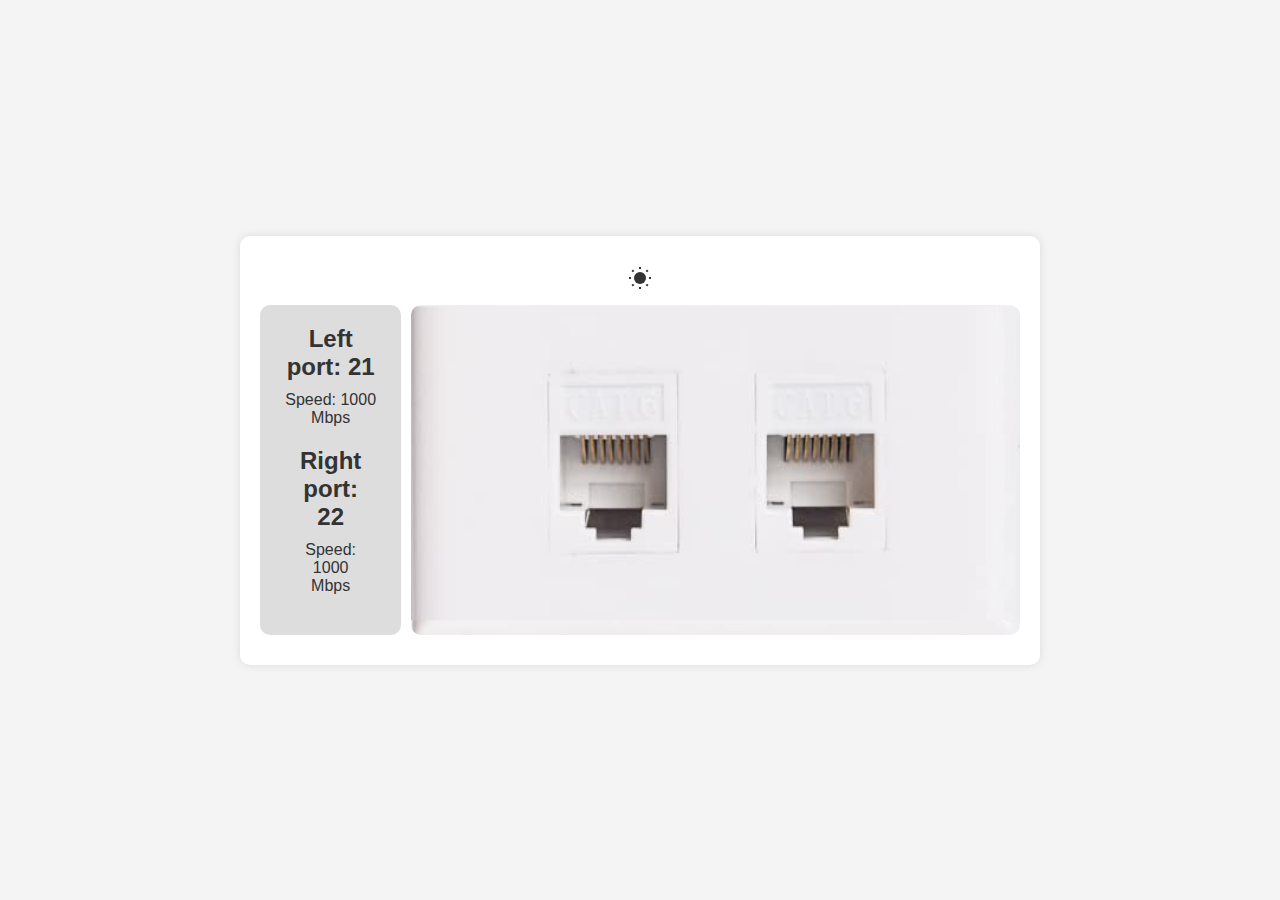
==== Port21And22.html @ 5452581d "Add files via upload" ====
<!DOCTYPE html>
<html lang="en">
<head>
    <meta charset="UTF-8">
    <meta name="viewport" content="width=device-width, initial-scale=1.0">
    <title>My Home Network</title>
    <link rel="stylesheet" href="Style.css">
</head>
<body>
    <div class="container">
        <button class="theme-toggle" id="theme-toggle" title="Toggles light & dark" aria-label="auto" aria-live="polite">
            <svg class="sun-and-moon" aria-hidden="true" width="24" height="24" viewBox="0 0 24 24">
              <mask class="moon" id="moon-mask">
                <rect x="0" y="0" width="100%" height="100%" fill="white" />
                <circle cx="24" cy="10" r="6" fill="black" />
              </mask>
              <circle class="sun" cx="12" cy="12" r="6" mask="url(#moon-mask)" fill="currentColor" />
              <g class="sun-beams" stroke="currentColor">
                <line x1="12" y1="1" x2="12" y2="3" />
                <line x1="12" y1="21" x2="12" y2="23" />
                <line x1="4.22" y1="4.22" x2="5.64" y2="5.64" />
                <line x1="18.36" y1="18.36" x2="19.78" y2="19.78" />
                <line x1="1" y1="12" x2="3" y2="12" />
                <line x1="21" y1="12" x2="23" y2="12" />
                <line x1="4.22" y1="19.78" x2="5.64" y2="18.36" />
                <line x1="18.36" y1="5.64" x2="19.78" y2="4.22" />
               </g>
            </svg>
        </button>

        <div class="columns">
            <div class="column">
                <h2>Left port: 21</h2>
                <p id="left-port-speed">Speed: 1000 Mbps</p>
            <div class="column">
                <h2>Right port: 22</h2>
                <p id="right-port-speed">Speed: 1000 Mbps</p>
            </div>
        </div>
        <img class="images" src="images/RJ45.png" alt="RJ45 Connector">
    </div>

    <script>
        const storageKey = 'theme-preference';

        const onClick = () => {
            theme.value = theme.value === 'light' ? 'dark' : 'light';
            setPreference();
        };

        const getColorPreference = () => {
            if (localStorage.getItem(storageKey)) {
                return localStorage.getItem(storageKey);
            }
            return window.matchMedia('(prefers-color-scheme: dark)').matches ? 'dark' : 'light';
        };

        const setPreference = () => {
            localStorage.setItem(storageKey, theme.value);
            reflectPreference();
        };

        const reflectPreference = () => {
            document.firstElementChild.setAttribute('data-theme', theme.value);
            document.body.className = theme.value;
            document.querySelector('#theme-toggle')?.setAttribute('aria-label', theme.value);
        };

        const theme = {
            value: getColorPreference(),
        };

        // Apply the theme early to prevent flickering
        reflectPreference();

        window.onload = () => {
            reflectPreference();
            document.querySelector('#theme-toggle').addEventListener('click', onClick);
        };

        // Sync with system theme changes
        window.matchMedia('(prefers-color-scheme: dark)').addEventListener('change', ({ matches: isDark }) => {
            theme.value = isDark ? 'dark' : 'light';
            setPreference();
        });
    </script>
</body>
</html>
---- Style.css ----
/* Global Styles */
:root {
  --bg-color: #f4f4f4;
  --text-color: #333;
  --container-bg: white;
  --column-bg: #ddd;
  --icon-fill: #333;
  --icon-fill-hover: #555;
  --transition-speed: 0.3s;
}

[data-theme="dark"] {
  --bg-color: #222;
  --text-color: #f4f4f4;
  --container-bg: #333;
  --column-bg: #4e4e4e;
  --icon-fill: #f4f4f4;
  --icon-fill-hover: #bbb;
}

* {
  box-sizing: border-box;
  margin: 0;
  padding: 0;
}

body {
  font-family: Arial, sans-serif;
  display: flex;
  justify-content: center;
  align-items: center;
  min-height: 100vh;
  background-color: var(--bg-color);
  color: var(--text-color);
  transition: background-color var(--transition-speed) ease-in-out, color var(--transition-speed) ease-in-out;
}

.container {
  width: 90%;
  max-width: 800px;
  background: var(--container-bg);
  padding: 20px;
  box-shadow: 0 0 10px rgba(0, 0, 0, 0.1);
  text-align: center;
  border-radius: 10px;
  overflow: hidden;
  transition: background var(--transition-speed) ease-in-out;
}

.columns {
  display: flex;
  flex-direction: column;
  gap: 10px;
  margin-bottom: 10px;
}

.column {
  background: var(--column-bg);
  padding: 20px;
  border-radius: 10px;
  transition: transform var(--transition-speed) ease-in-out, box-shadow var(--transition-speed) ease-in-out;
}

.column h2 {
  margin-bottom: 10px;
}

.column:hover {
  transform: translateY(-5px);
  box-shadow: 0px 5px 15px rgba(0, 0, 0, 0.2);
}

.theme-toggle {
  background: none;
  border: none;
  cursor: pointer;
  padding: 10px;
  font-size: 20px;
  transition: transform 0.2s ease-in-out;
  color: var(--icon-fill);
}

.theme-toggle:hover,
.theme-toggle:focus-visible {
  transform: scale(1.1);
  color: var(--icon-fill-hover);
}

/* Responsive Styles */
@media (min-width: 600px) {
  .columns {
      flex-direction: row;
  }
  .column {
      flex: 1;
  }
  .images {
      border-radius: 10px;
      overflow: hidden;
  }
  img, .images {
      width: 100%;
      max-width: 100%;
      height: auto;
      display: block;
  }
}

@media (max-width: 600px) {
  img, .images {
      max-width: 100%;
      height: auto;
      overflow: hidden;
      border-radius: 10px;
  }
  .column {
      border-radius: 10px;
  }
}

/* Sun and Moon Animation */
@import "https://unpkg.com/open-props/easings.min.css";

.sun-and-moon > :is(.moon, .sun, .sun-beams) {
  transform-origin: center;
}

.sun-and-moon > :is(.moon, .sun) {
  fill: var(--icon-fill);
  transition: fill var(--transition-speed) ease-in-out;
}

.theme-toggle:is(:hover, :focus-visible) > .sun-and-moon > :is(.moon, .sun) {
  fill: var(--icon-fill-hover);
}

.sun-and-moon > .sun-beams {
  stroke: var(--icon-fill);
  stroke-width: 2px;
  transition: stroke var(--transition-speed) ease-in-out;
}

[data-theme="dark"] .sun-and-moon > .sun {
  transform: scale(1.75);
}

[data-theme="dark"] .sun-and-moon > .sun-beams {
  opacity: 0;
}

[data-theme="dark"] .sun-and-moon > .moon > circle {
  transform: translateX(-7px);
  fill: #000000;
}

@supports (cx: 1) {
  [data-theme="dark"] .sun-and-moon > .moon > circle {
    cx: 17;
    transform: translateX(0);
  }
}

@media (prefers-reduced-motion: no-preference) {
  .sun-and-moon > .sun {
    transition: transform .5s var(--ease-elastic-3);
  }
  .sun-and-moon > .sun-beams {
    transition: transform .5s var(--ease-elastic-4), opacity .5s var(--ease-3);
  }
  .sun-and-moon .moon > circle {
    transition: transform .25s var(--ease-out-5);
  }
  [data-theme="dark"] .sun-and-moon > .sun {
    transition-duration: .25s;
    transform: scale(1.75);
  }
  [data-theme="dark"] .sun-and-moon > .sun-beams {
    transition-duration: .15s;
    transform: rotateZ(-25deg);
  }
  [data-theme="dark"] .sun-and-moon > .moon > circle {
    transition-duration: .5s;
    transition-delay: .25s;
  }
}
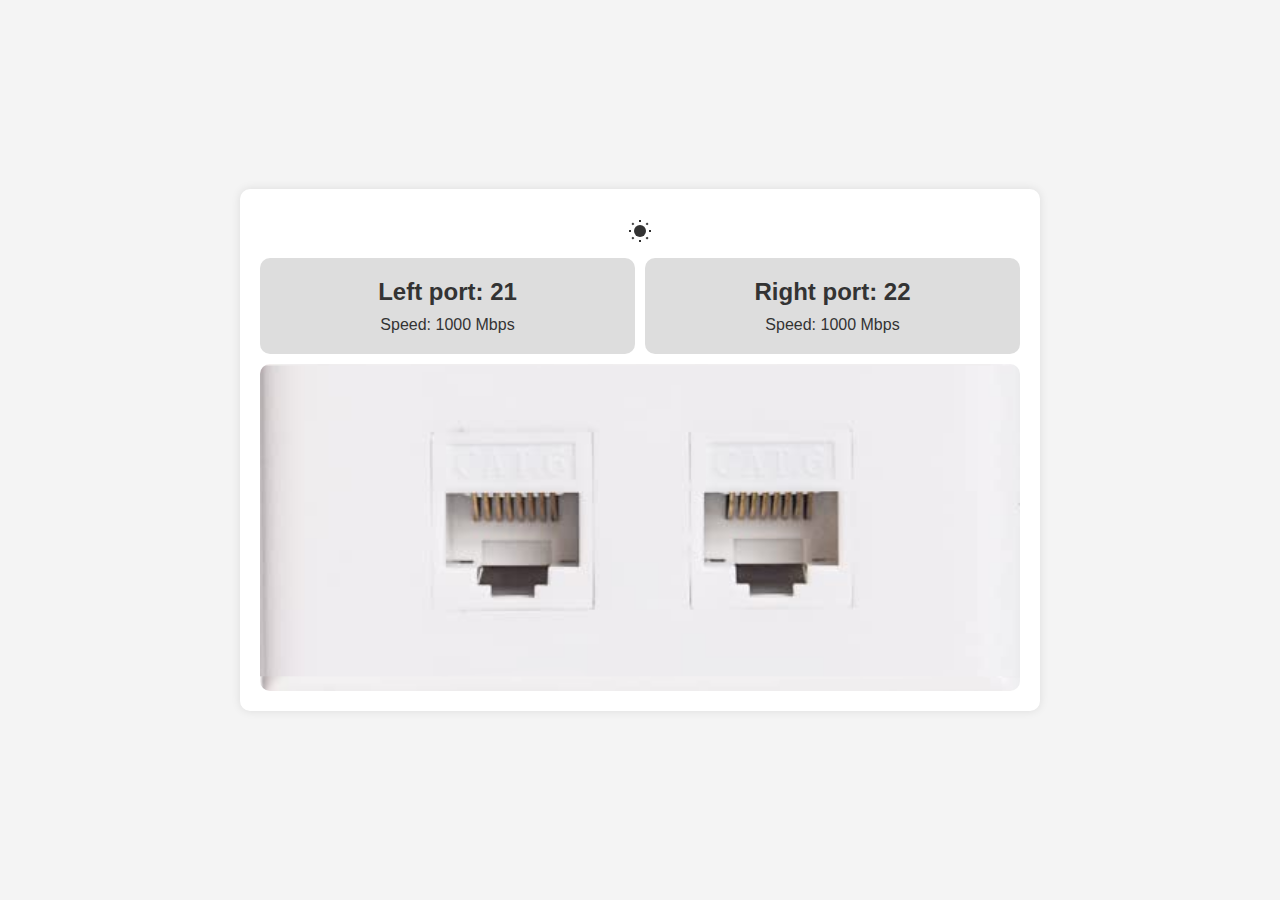
==== commit 59b79206: "Update Port21And22.html" ====
--- a/Port21And22.html
+++ b/Port21And22.html
@@ -31,13 +31,14 @@
         <div class="columns">
             <div class="column">
                 <h2>Left port: 21</h2>
-                <p id="left-port-speed">Speed: 1000 Mbps</p>
+                <p id="left-port-speed">Speed: 1000 Mbps</p> 
+            </div>
             <div class="column">
                 <h2>Right port: 22</h2>
-                <p id="right-port-speed">Speed: 1000 Mbps</p>
+                <p id="right-port-speed">Speed: 1000 Mbps</p> 
             </div>
         </div>
-        <img class="images" src="images/RJ45.png" alt="RJ45 Connector">
+        <img class="images" src="images/RJ45.png" alt="RJ45 Connector"> 
     </div>
 
     <script>
@@ -62,7 +63,7 @@
 
         const reflectPreference = () => {
             document.firstElementChild.setAttribute('data-theme', theme.value);
-            document.body.className = theme.value;
+            document.body.className = theme.value; 
             document.querySelector('#theme-toggle')?.setAttribute('aria-label', theme.value);
         };
 
